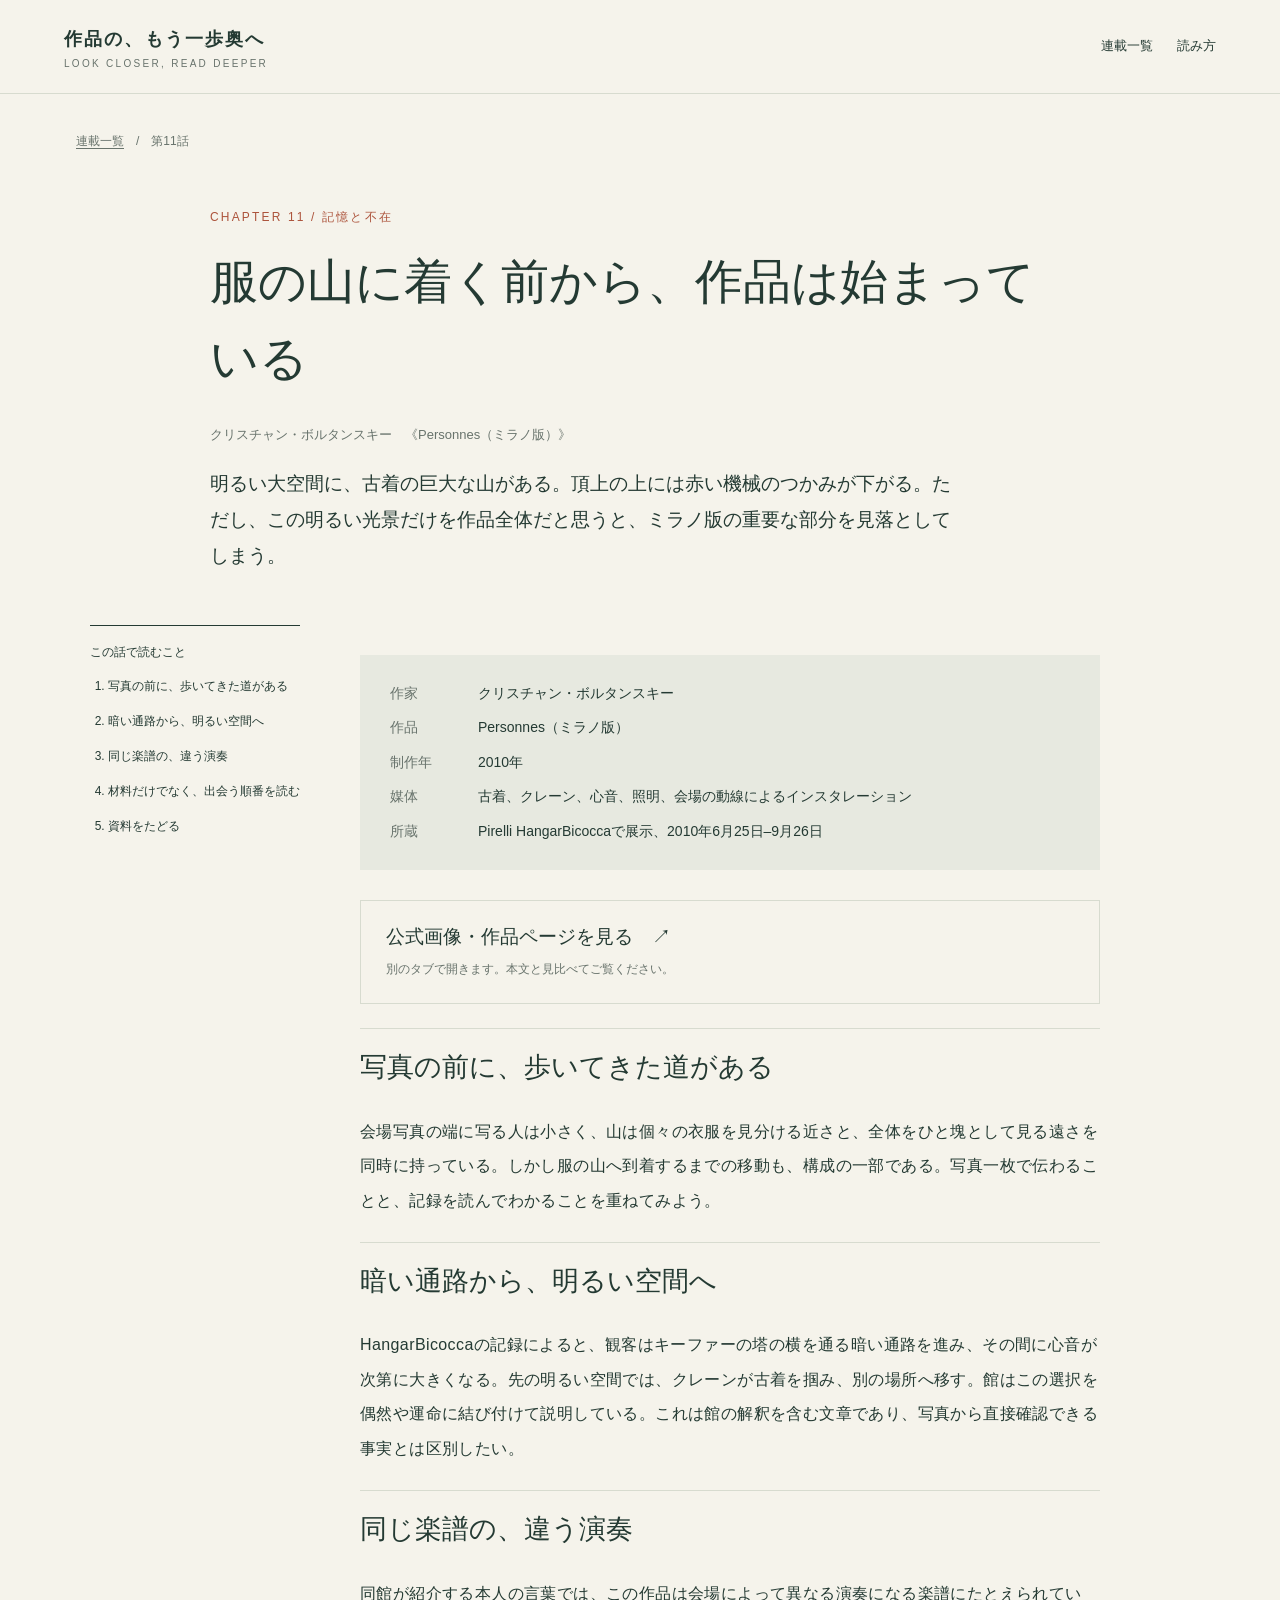
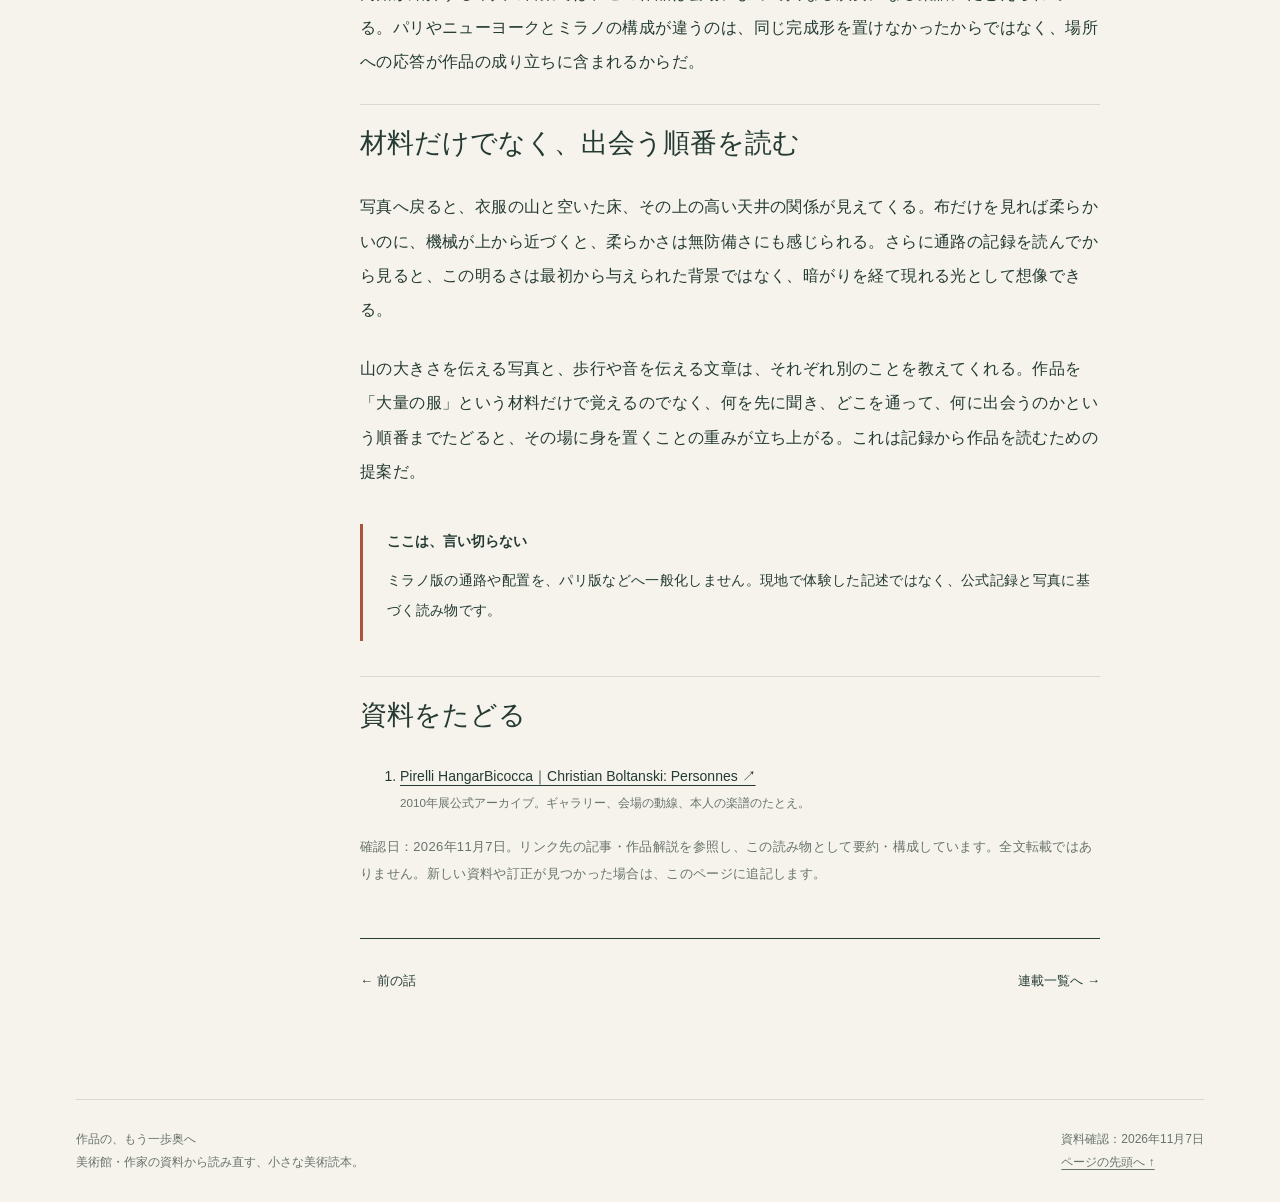
==== articles/boltanski-personnes-milan-2010.html @ de349b25 "Publish sourced art reading series with eleven essays" ====
<!doctype html><html lang="ja"><head><meta charset="utf-8"><meta name="viewport" content="width=device-width,initial-scale=1"><meta name="theme-color" content="#243a33"><meta name="description" content="手・素材・身体・記憶をめぐる美術の読み物。公式資料をたどり、作品をもう一度見るための連載。"><title>服の山に着く前から、作品は始まっている | 作品の、もう一歩奥へ</title><link rel="stylesheet" href="../style.css"><link rel="icon" href="data:image/svg+xml,%3Csvg xmlns='http://www.w3.org/2000/svg' viewBox='0 0 64 64'%3E%3Crect width='64' height='64' rx='12' fill='%23243a33'/%3E%3Cpath d='M17 14v36m15-36v36m15-36v36' stroke='%23f5f3eb' stroke-width='2'/%3E%3C/svg%3E"></head><body id="top"><header><a class="brand" href="../">作品の、もう一歩奥へ<small>LOOK CLOSER, READ DEEPER</small></a><nav aria-label="主要ナビゲーション"><a href="../#series">連載一覧</a><a href="../#about">読み方</a></nav></header><main class="wrap"><div class="breadcrumbs"><a href="../#series">連載一覧</a>　/　第11話</div><section class="article-top"><div class="eyebrow">Chapter 11 / 記憶と不在</div><h1>服の山に着く前から、作品は始まっている</h1><div class="artist">クリスチャン・ボルタンスキー　《Personnes（ミラノ版）》</div><p class="lead">明るい大空間に、古着の巨大な山がある。頂上の上には赤い機械のつかみが下がる。ただし、この明るい光景だけを作品全体だと思うと、ミラノ版の重要な部分を見落としてしまう。</p></section><div class="article-layout"><aside class="toc" aria-label="この記事の目次">この話で読むこと<ol><li><a href="#s0">写真の前に、歩いてきた道がある</a></li><li><a href="#s1">暗い通路から、明るい空間へ</a></li><li><a href="#s2">同じ楽譜の、違う演奏</a></li><li><a href="#s3">材料だけでなく、出会う順番を読む</a></li><li><a href="#sources">資料をたどる</a></li></ol></aside><article class="reading"><div class="art-facts"><dl><dt>作家</dt><dd>クリスチャン・ボルタンスキー</dd><dt>作品</dt><dd>Personnes（ミラノ版）</dd><dt>制作年</dt><dd>2010年</dd><dt>媒体</dt><dd>古着、クレーン、心音、照明、会場の動線によるインスタレーション</dd><dt>所蔵</dt><dd>Pirelli HangarBicoccaで展示、2010年6月25日–9月26日</dd></dl></div><a class="art-link" href="https://pirellihangarbicocca.org/en/exhibition/christian-boltanski-personnes/" target="_blank" rel="noopener noreferrer"><strong>公式画像・作品ページを見る　↗</strong><small>別のタブで開きます。本文と見比べてご覧ください。</small></a><section id="s0"><h2>写真の前に、歩いてきた道がある</h2><p>会場写真の端に写る人は小さく、山は個々の衣服を見分ける近さと、全体をひと塊として見る遠さを同時に持っている。しかし服の山へ到着するまでの移動も、構成の一部である。写真一枚で伝わることと、記録を読んでわかることを重ねてみよう。</p></section><section id="s1"><h2>暗い通路から、明るい空間へ</h2><p>HangarBicoccaの記録によると、観客はキーファーの塔の横を通る暗い通路を進み、その間に心音が次第に大きくなる。先の明るい空間では、クレーンが古着を掴み、別の場所へ移す。館はこの選択を偶然や運命に結び付けて説明している。これは館の解釈を含む文章であり、写真から直接確認できる事実とは区別したい。</p></section><section id="s2"><h2>同じ楽譜の、違う演奏</h2><p>同館が紹介する本人の言葉では、この作品は会場によって異なる演奏になる楽譜にたとえられている。パリやニューヨークとミラノの構成が違うのは、同じ完成形を置けなかったからではなく、場所への応答が作品の成り立ちに含まれるからだ。</p></section><section id="s3"><h2>材料だけでなく、出会う順番を読む</h2><p>写真へ戻ると、衣服の山と空いた床、その上の高い天井の関係が見えてくる。布だけを見れば柔らかいのに、機械が上から近づくと、柔らかさは無防備さにも感じられる。さらに通路の記録を読んでから見ると、この明るさは最初から与えられた背景ではなく、暗がりを経て現れる光として想像できる。</p><p>山の大きさを伝える写真と、歩行や音を伝える文章は、それぞれ別のことを教えてくれる。作品を「大量の服」という材料だけで覚えるのでなく、何を先に聞き、どこを通って、何に出会うのかという順番までたどると、その場に身を置くことの重みが立ち上がる。これは記録から作品を読むための提案だ。</p></section><aside class="caution"><h3>ここは、言い切らない</h3><p>ミラノ版の通路や配置を、パリ版などへ一般化しません。現地で体験した記述ではなく、公式記録と写真に基づく読み物です。</p></aside><section id="sources"><h2>資料をたどる</h2><ol class="sources"><li><a href="https://pirellihangarbicocca.org/en/exhibition/christian-boltanski-personnes/" target="_blank" rel="noopener noreferrer">Pirelli HangarBicocca｜Christian Boltanski: Personnes ↗</a><small>2010年展公式アーカイブ。ギャラリー、会場の動線、本人の楽譜のたとえ。</small></li></ol><p class="closing">確認日：2026年11月7日。リンク先の記事・作品解説を参照し、この読み物として要約・構成しています。全文転載ではありません。新しい資料や訂正が見つかった場合は、このページに追記します。</p></section><nav class="next-links" aria-label="前後の記事"><a href="salcedo-atrabiliarios.html">← 前の話</a><a href="../#series">連載一覧へ →</a></nav></article></div><footer class="footer"><span>作品の、もう一歩奥へ<br>美術館・作家の資料から読み直す、小さな美術読本。</span><span>資料確認：2026年11月7日<br><a href="#top" class="backtop">ページの先頭へ ↑</a></span></footer></main><script src="../app.js"></script></body></html>
---- style.css ----
:root{--paper:#f5f3eb;--ink:#243a33;--muted:#68736c;--line:#d7dbcf;--accent:#ac533b;--serif:'Hiragino Mincho ProN','Yu Mincho',serif;--sans:-apple-system,BlinkMacSystemFont,'Hiragino Kaku Gothic ProN','Yu Gothic',sans-serif}*{box-sizing:border-box}html{scroll-behavior:smooth;scroll-padding-top:100px}body{margin:0;background:var(--paper);color:var(--ink);font:16px/1.9 var(--sans)}a{color:inherit;text-underline-offset:.25em}button,input{font:inherit}a:focus-visible,button:focus-visible,input:focus-visible{outline:3px solid var(--accent);outline-offset:5px}header{border-bottom:1px solid var(--line);padding:22px max(24px,5vw);display:flex;align-items:center;justify-content:space-between;gap:24px;background:var(--paper)}.brand{text-decoration:none;font-weight:650;font-size:18px;letter-spacing:.12em}.brand small{display:block;font:10px/1.5 var(--sans);letter-spacing:.23em;color:var(--muted)}nav{display:flex;gap:24px;font-size:13px}nav a{text-decoration:none}.wrap{max-width:1200px;margin:auto;padding:0 36px}.eyebrow{font:12px/1.5 var(--sans);letter-spacing:.18em;color:var(--accent);text-transform:uppercase}.hero{padding:90px 0 75px;display:grid;grid-template-columns:1.2fr .8fr;gap:60px;align-items:center}.hero h1{font:500 clamp(35px,4.3vw,60px)/1.6 var(--serif);letter-spacing:.04em;margin:20px 0 24px}.hero p{max-width:540px;font-size:15px}.hero-art{min-height:350px;position:relative;display:flex;align-items:center;justify-content:center;border-radius:50% 50% 2px 2px;background:#dfe2d6;overflow:hidden}.hero-art img{width:100%;height:400px;object-fit:cover;object-position:center}.hero-art .type-art{font:500 110px/1.2 var(--serif);color:#687c69;writing-mode:vertical-rl;letter-spacing:.12em;padding:50px}.hero-art figcaption{position:absolute;bottom:0;left:0;right:0;background:#f5f3ebeb;padding:8px 15px;font-size:10px}.hero figure{margin:0}.button{display:inline-block;text-decoration:none;border-bottom:1px solid var(--ink);padding:10px 0;letter-spacing:.06em;font-size:14px;margin-top:15px}.section-title{display:flex;align-items:baseline;justify-content:space-between;gap:20px;border-bottom:1px solid var(--ink);padding-bottom:17px;margin:24px 0 0}.section-title h2{font:500 27px/1.5 var(--serif);margin:0}.section-title span{font-size:12px;color:var(--muted)}.intro-note{font-size:14px;max-width:850px;margin:24px 0}.tools{display:flex;flex-wrap:wrap;gap:10px;margin:28px 0}.tools input{border:1px solid var(--line);background:transparent;padding:10px 16px;min-width:260px;flex:1;border-radius:3px;color:var(--ink)}.filter{border:1px solid var(--line);background:transparent;color:var(--ink);padding:9px 17px;border-radius:30px;cursor:pointer}.filter[aria-pressed=true]{background:var(--ink);color:var(--paper)}.entries{display:grid;grid-template-columns:1fr 1fr;column-gap:45px}.entry{display:grid;grid-template-columns:40px 1fr;gap:20px;padding:35px 0;border-bottom:1px solid var(--line)}.entry[hidden]{display:none}.num{font:italic 23px/1.5 Georgia,serif;color:var(--accent)}.entry h3{font:500 23px/1.6 var(--serif);margin:5px 0 12px}.entry h3 a{text-decoration:none}.entry h3 a:hover{text-decoration:underline}.entry .artist{font-size:12px;color:var(--muted);letter-spacing:.04em}.entry p{font-size:14px;margin:12px 0}.entry .meta{font-size:11px;color:var(--muted)}.guide{margin:80px 0;background:#e6e9de;padding:35px 40px;display:grid;grid-template-columns:1fr 2fr;gap:40px}.guide h2{font:500 25px/1.7 var(--serif);margin:0}.guide p{font-size:14px;margin:0 0 10px}.guide strong{font-weight:600}.footer{margin-top:75px;padding:28px 0;border-top:1px solid var(--line);font-size:12px;color:var(--muted);display:flex;justify-content:space-between;gap:20px}.breadcrumbs{font-size:12px;color:var(--muted);margin-top:36px}.article-top{max-width:860px;margin:55px auto 40px}.article-top h1{font:500 clamp(32px,4vw,48px)/1.6 var(--serif);margin:18px 0 25px}.article-top .lead{font:400 19px/1.9 var(--serif);max-width:750px}.article-top .artist{font-size:13px;color:var(--muted)}.article-layout{display:grid;grid-template-columns:210px minmax(0,740px);gap:60px;max-width:1100px;margin:50px auto}.toc{align-self:start;position:sticky;top:30px;font-size:12px;border-top:1px solid var(--ink);padding-top:15px}.toc ol{padding-left:18px}.toc li{margin:12px 0}.toc a{text-decoration:none}.reading h2{font:500 27px/1.65 var(--serif);margin:52px 0 25px;padding-top:16px;border-top:1px solid var(--line)}.reading p{font-size:16px;line-height:2.15;letter-spacing:.025em;margin:0 0 24px}.reading h2:first-child{margin-top:0}.art-facts{background:#e7e9e0;padding:25px 30px;margin:30px 0;font-size:14px}.art-facts dl{display:grid;grid-template-columns:5em 1fr;gap:8px 18px;margin:0}.art-facts dt{color:var(--muted)}.art-facts dd{margin:0}.art-link{display:block;border:1px solid var(--line);padding:20px 25px;text-decoration:none;margin:24px 0}.art-link strong{display:block;font:500 19px/1.7 var(--serif)}.art-link small{font-size:12px;color:var(--muted)}.caution{border-left:3px solid var(--accent);padding:4px 0 4px 24px;margin:35px 0}.caution h3{font-size:14px;margin:0 0 10px}.caution p{font-size:14px;margin:0 0 12px}.sources{font-size:14px}.sources li{margin:18px 0;overflow-wrap:anywhere}.sources small{display:block;color:var(--muted);margin-top:3px}.closing{font-size:13px!important;color:var(--muted)}.next-links{display:flex;justify-content:space-between;gap:25px;border-top:1px solid var(--ink);padding:30px 0;margin-top:50px;font-size:13px}.work-image{margin:32px 0}.work-image img{display:block;width:100%;max-height:650px;object-fit:contain;background:#e8e5db}.work-image figcaption{font-size:11px;color:var(--muted);margin-top:10px}.empty{padding:30px 0}.backtop{font-size:12px} @media(max-width:780px){header{padding:18px 22px}.brand{font-size:16px}nav{gap:15px;font-size:12px}.wrap{padding:0 23px}.hero{padding:45px 0 40px;grid-template-columns:1fr;gap:24px}.hero h1{font-size:35px;margin-top:12px}.hero-art{min-height:230px;max-height:280px;border-radius:120px 120px 2px 2px}.hero-art img{height:280px;object-fit:contain}.hero-art .type-art{writing-mode:horizontal-tb;font-size:70px;padding:45px}.entries{grid-template-columns:1fr}.entry{padding:28px 0;grid-template-columns:30px 1fr;gap:13px}.entry h3{font-size:23px}.guide{grid-template-columns:1fr;gap:20px;padding:28px 25px;margin:50px 0}.section-title h2{font-size:23px}.section-title span{font-size:10px}.article-top{margin:35px 0}.article-top h1{font-size:32px}.article-top .lead{font-size:18px}.article-layout{display:block;margin-top:25px}.toc{position:static;padding:15px 18px;background:#e7e9e0;margin-bottom:35px}.toc ol{columns:2;column-gap:30px}.toc li{break-inside:avoid}.reading p{line-height:2.1;font-size:16px}.reading h2{font-size:24px}.art-facts{padding:22px 20px}.footer{display:block;margin-top:45px}.footer span{display:block}.tools input{min-width:100%;width:100%}.filter{font-size:12px;padding:7px 13px}.next-links{font-size:12px}.caution{padding-left:18px}}@media(prefers-reduced-motion:reduce){html{scroll-behavior:auto}}@media print{header,.toc,.tools,.next-links,.backtop{display:none}.article-layout{display:block}.wrap{max-width:none}.reading p{font-size:11pt}.footer{margin-top:20px}body{background:white;color:black}}
/* The artwork is shown whole rather than cropped to a decorative arch. */
.hero-art:has(img){border-radius:2px;background:transparent;min-height:0;overflow:visible}.hero-art:has(img) img{height:470px;object-fit:contain;object-position:center}.hero-art:has(img) figcaption{position:static;background:transparent;padding:10px 0;text-align:center}.hero-art:has(img){display:block}.hero-art:has(img) img{box-shadow:0 12px 40px #243a3310}@media(max-width:780px){.hero-art:has(img){max-height:none}.hero-art:has(img) img{height:340px}}
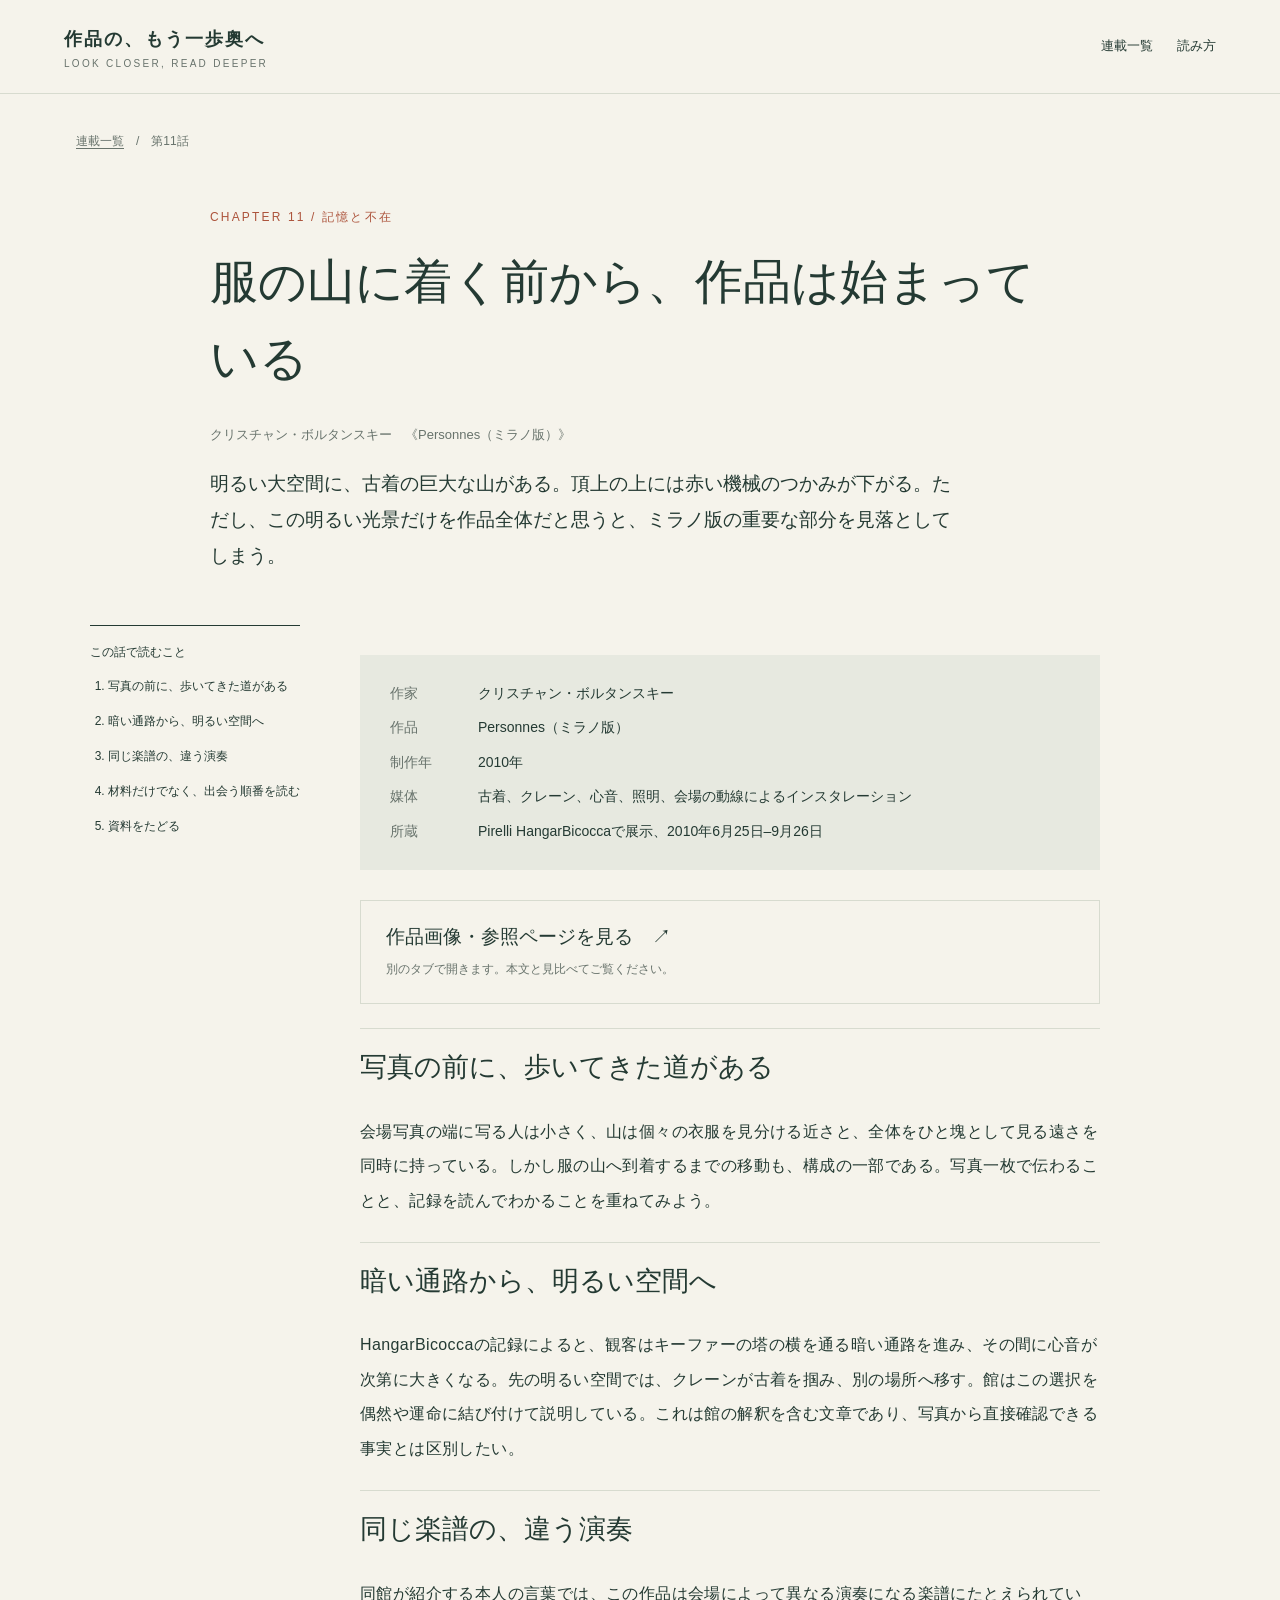
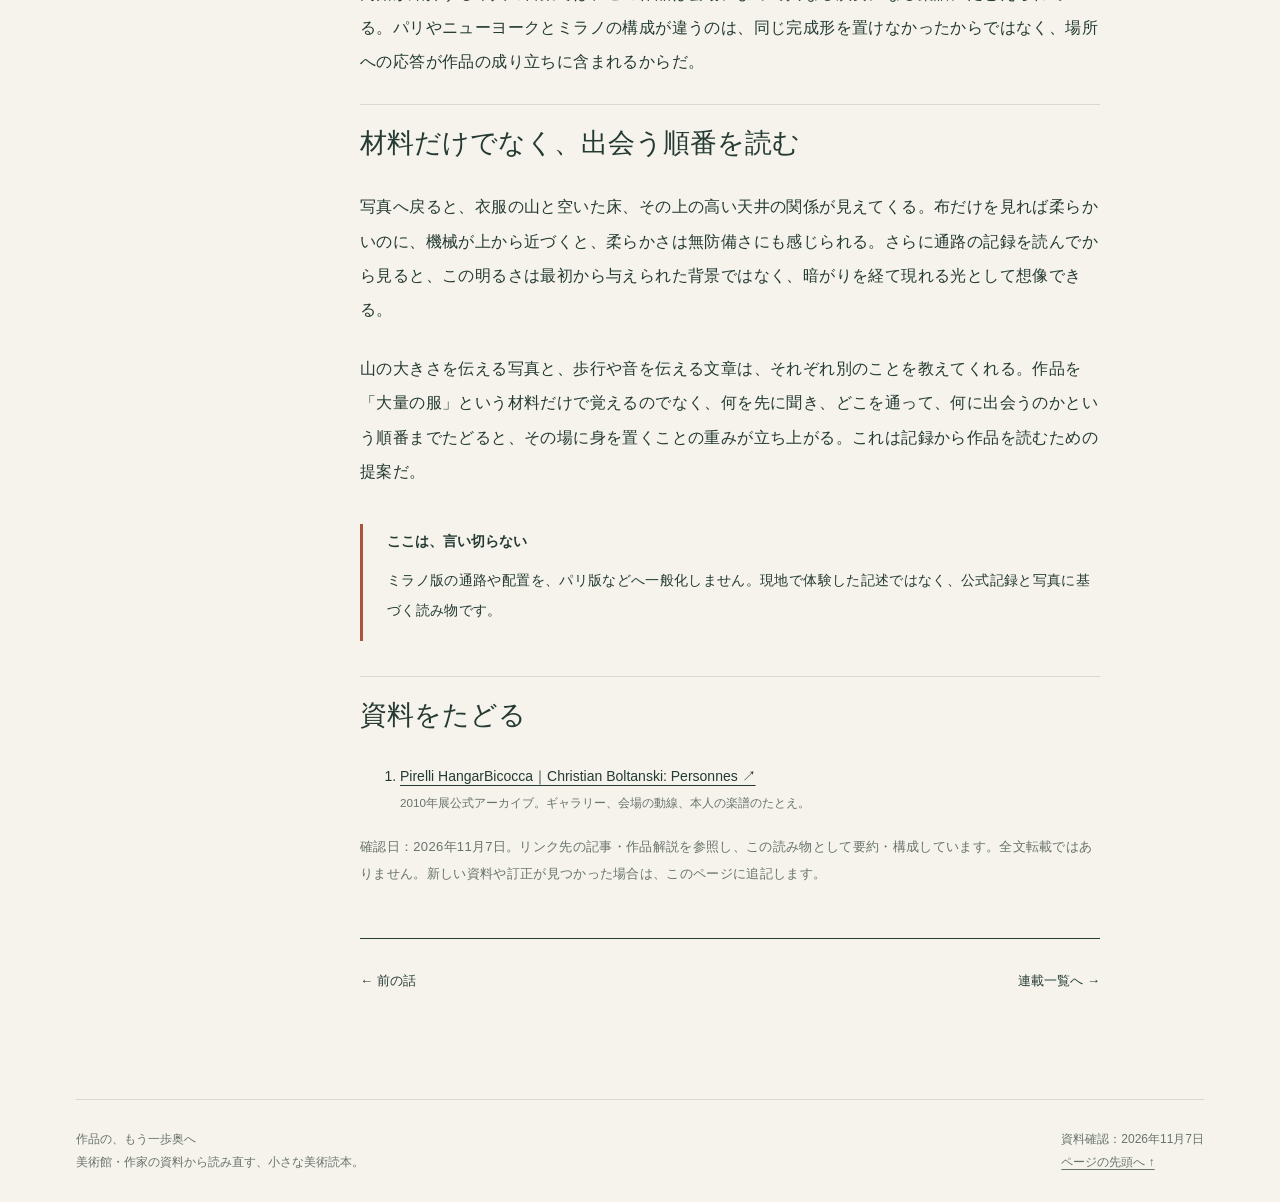
==== commit 7c25c6d7: "Clarify source links and align introduction with essays" ====
--- a/articles/boltanski-personnes-milan-2010.html
+++ b/articles/boltanski-personnes-milan-2010.html
@@ -1 +1 @@
-<!doctype html><html lang="ja"><head><meta charset="utf-8"><meta name="viewport" content="width=device-width,initial-scale=1"><meta name="theme-color" content="#243a33"><meta name="description" content="手・素材・身体・記憶をめぐる美術の読み物。公式資料をたどり、作品をもう一度見るための連載。"><title>服の山に着く前から、作品は始まっている | 作品の、もう一歩奥へ</title><link rel="stylesheet" href="../style.css"><link rel="icon" href="data:image/svg+xml,%3Csvg xmlns='http://www.w3.org/2000/svg' viewBox='0 0 64 64'%3E%3Crect width='64' height='64' rx='12' fill='%23243a33'/%3E%3Cpath d='M17 14v36m15-36v36m15-36v36' stroke='%23f5f3eb' stroke-width='2'/%3E%3C/svg%3E"></head><body id="top"><header><a class="brand" href="../">作品の、もう一歩奥へ<small>LOOK CLOSER, READ DEEPER</small></a><nav aria-label="主要ナビゲーション"><a href="../#series">連載一覧</a><a href="../#about">読み方</a></nav></header><main class="wrap"><div class="breadcrumbs"><a href="../#series">連載一覧</a>　/　第11話</div><section class="article-top"><div class="eyebrow">Chapter 11 / 記憶と不在</div><h1>服の山に着く前から、作品は始まっている</h1><div class="artist">クリスチャン・ボルタンスキー　《Personnes（ミラノ版）》</div><p class="lead">明るい大空間に、古着の巨大な山がある。頂上の上には赤い機械のつかみが下がる。ただし、この明るい光景だけを作品全体だと思うと、ミラノ版の重要な部分を見落としてしまう。</p></section><div class="article-layout"><aside class="toc" aria-label="この記事の目次">この話で読むこと<ol><li><a href="#s0">写真の前に、歩いてきた道がある</a></li><li><a href="#s1">暗い通路から、明るい空間へ</a></li><li><a href="#s2">同じ楽譜の、違う演奏</a></li><li><a href="#s3">材料だけでなく、出会う順番を読む</a></li><li><a href="#sources">資料をたどる</a></li></ol></aside><article class="reading"><div class="art-facts"><dl><dt>作家</dt><dd>クリスチャン・ボルタンスキー</dd><dt>作品</dt><dd>Personnes（ミラノ版）</dd><dt>制作年</dt><dd>2010年</dd><dt>媒体</dt><dd>古着、クレーン、心音、照明、会場の動線によるインスタレーション</dd><dt>所蔵</dt><dd>Pirelli HangarBicoccaで展示、2010年6月25日–9月26日</dd></dl></div><a class="art-link" href="https://pirellihangarbicocca.org/en/exhibition/christian-boltanski-personnes/" target="_blank" rel="noopener noreferrer"><strong>公式画像・作品ページを見る　↗</strong><small>別のタブで開きます。本文と見比べてご覧ください。</small></a><section id="s0"><h2>写真の前に、歩いてきた道がある</h2><p>会場写真の端に写る人は小さく、山は個々の衣服を見分ける近さと、全体をひと塊として見る遠さを同時に持っている。しかし服の山へ到着するまでの移動も、構成の一部である。写真一枚で伝わることと、記録を読んでわかることを重ねてみよう。</p></section><section id="s1"><h2>暗い通路から、明るい空間へ</h2><p>HangarBicoccaの記録によると、観客はキーファーの塔の横を通る暗い通路を進み、その間に心音が次第に大きくなる。先の明るい空間では、クレーンが古着を掴み、別の場所へ移す。館はこの選択を偶然や運命に結び付けて説明している。これは館の解釈を含む文章であり、写真から直接確認できる事実とは区別したい。</p></section><section id="s2"><h2>同じ楽譜の、違う演奏</h2><p>同館が紹介する本人の言葉では、この作品は会場によって異なる演奏になる楽譜にたとえられている。パリやニューヨークとミラノの構成が違うのは、同じ完成形を置けなかったからではなく、場所への応答が作品の成り立ちに含まれるからだ。</p></section><section id="s3"><h2>材料だけでなく、出会う順番を読む</h2><p>写真へ戻ると、衣服の山と空いた床、その上の高い天井の関係が見えてくる。布だけを見れば柔らかいのに、機械が上から近づくと、柔らかさは無防備さにも感じられる。さらに通路の記録を読んでから見ると、この明るさは最初から与えられた背景ではなく、暗がりを経て現れる光として想像できる。</p><p>山の大きさを伝える写真と、歩行や音を伝える文章は、それぞれ別のことを教えてくれる。作品を「大量の服」という材料だけで覚えるのでなく、何を先に聞き、どこを通って、何に出会うのかという順番までたどると、その場に身を置くことの重みが立ち上がる。これは記録から作品を読むための提案だ。</p></section><aside class="caution"><h3>ここは、言い切らない</h3><p>ミラノ版の通路や配置を、パリ版などへ一般化しません。現地で体験した記述ではなく、公式記録と写真に基づく読み物です。</p></aside><section id="sources"><h2>資料をたどる</h2><ol class="sources"><li><a href="https://pirellihangarbicocca.org/en/exhibition/christian-boltanski-personnes/" target="_blank" rel="noopener noreferrer">Pirelli HangarBicocca｜Christian Boltanski: Personnes ↗</a><small>2010年展公式アーカイブ。ギャラリー、会場の動線、本人の楽譜のたとえ。</small></li></ol><p class="closing">確認日：2026年11月7日。リンク先の記事・作品解説を参照し、この読み物として要約・構成しています。全文転載ではありません。新しい資料や訂正が見つかった場合は、このページに追記します。</p></section><nav class="next-links" aria-label="前後の記事"><a href="salcedo-atrabiliarios.html">← 前の話</a><a href="../#series">連載一覧へ →</a></nav></article></div><footer class="footer"><span>作品の、もう一歩奥へ<br>美術館・作家の資料から読み直す、小さな美術読本。</span><span>資料確認：2026年11月7日<br><a href="#top" class="backtop">ページの先頭へ ↑</a></span></footer></main><script src="../app.js"></script></body></html>+<!doctype html><html lang="ja"><head><meta charset="utf-8"><meta name="viewport" content="width=device-width,initial-scale=1"><meta name="theme-color" content="#243a33"><meta name="description" content="手・素材・身体・記憶をめぐる美術の読み物。公式資料をたどり、作品をもう一度見るための連載。"><title>服の山に着く前から、作品は始まっている | 作品の、もう一歩奥へ</title><link rel="stylesheet" href="../style.css"><link rel="icon" href="data:image/svg+xml,%3Csvg xmlns='http://www.w3.org/2000/svg' viewBox='0 0 64 64'%3E%3Crect width='64' height='64' rx='12' fill='%23243a33'/%3E%3Cpath d='M17 14v36m15-36v36m15-36v36' stroke='%23f5f3eb' stroke-width='2'/%3E%3C/svg%3E"></head><body id="top"><header><a class="brand" href="../">作品の、もう一歩奥へ<small>LOOK CLOSER, READ DEEPER</small></a><nav aria-label="主要ナビゲーション"><a href="../#series">連載一覧</a><a href="../#about">読み方</a></nav></header><main class="wrap"><div class="breadcrumbs"><a href="../#series">連載一覧</a>　/　第11話</div><section class="article-top"><div class="eyebrow">Chapter 11 / 記憶と不在</div><h1>服の山に着く前から、作品は始まっている</h1><div class="artist">クリスチャン・ボルタンスキー　《Personnes（ミラノ版）》</div><p class="lead">明るい大空間に、古着の巨大な山がある。頂上の上には赤い機械のつかみが下がる。ただし、この明るい光景だけを作品全体だと思うと、ミラノ版の重要な部分を見落としてしまう。</p></section><div class="article-layout"><aside class="toc" aria-label="この記事の目次">この話で読むこと<ol><li><a href="#s0">写真の前に、歩いてきた道がある</a></li><li><a href="#s1">暗い通路から、明るい空間へ</a></li><li><a href="#s2">同じ楽譜の、違う演奏</a></li><li><a href="#s3">材料だけでなく、出会う順番を読む</a></li><li><a href="#sources">資料をたどる</a></li></ol></aside><article class="reading"><div class="art-facts"><dl><dt>作家</dt><dd>クリスチャン・ボルタンスキー</dd><dt>作品</dt><dd>Personnes（ミラノ版）</dd><dt>制作年</dt><dd>2010年</dd><dt>媒体</dt><dd>古着、クレーン、心音、照明、会場の動線によるインスタレーション</dd><dt>所蔵</dt><dd>Pirelli HangarBicoccaで展示、2010年6月25日–9月26日</dd></dl></div><a class="art-link" href="https://pirellihangarbicocca.org/en/exhibition/christian-boltanski-personnes/" target="_blank" rel="noopener noreferrer"><strong>作品画像・参照ページを見る　↗</strong><small>別のタブで開きます。本文と見比べてご覧ください。</small></a><section id="s0"><h2>写真の前に、歩いてきた道がある</h2><p>会場写真の端に写る人は小さく、山は個々の衣服を見分ける近さと、全体をひと塊として見る遠さを同時に持っている。しかし服の山へ到着するまでの移動も、構成の一部である。写真一枚で伝わることと、記録を読んでわかることを重ねてみよう。</p></section><section id="s1"><h2>暗い通路から、明るい空間へ</h2><p>HangarBicoccaの記録によると、観客はキーファーの塔の横を通る暗い通路を進み、その間に心音が次第に大きくなる。先の明るい空間では、クレーンが古着を掴み、別の場所へ移す。館はこの選択を偶然や運命に結び付けて説明している。これは館の解釈を含む文章であり、写真から直接確認できる事実とは区別したい。</p></section><section id="s2"><h2>同じ楽譜の、違う演奏</h2><p>同館が紹介する本人の言葉では、この作品は会場によって異なる演奏になる楽譜にたとえられている。パリやニューヨークとミラノの構成が違うのは、同じ完成形を置けなかったからではなく、場所への応答が作品の成り立ちに含まれるからだ。</p></section><section id="s3"><h2>材料だけでなく、出会う順番を読む</h2><p>写真へ戻ると、衣服の山と空いた床、その上の高い天井の関係が見えてくる。布だけを見れば柔らかいのに、機械が上から近づくと、柔らかさは無防備さにも感じられる。さらに通路の記録を読んでから見ると、この明るさは最初から与えられた背景ではなく、暗がりを経て現れる光として想像できる。</p><p>山の大きさを伝える写真と、歩行や音を伝える文章は、それぞれ別のことを教えてくれる。作品を「大量の服」という材料だけで覚えるのでなく、何を先に聞き、どこを通って、何に出会うのかという順番までたどると、その場に身を置くことの重みが立ち上がる。これは記録から作品を読むための提案だ。</p></section><aside class="caution"><h3>ここは、言い切らない</h3><p>ミラノ版の通路や配置を、パリ版などへ一般化しません。現地で体験した記述ではなく、公式記録と写真に基づく読み物です。</p></aside><section id="sources"><h2>資料をたどる</h2><ol class="sources"><li><a href="https://pirellihangarbicocca.org/en/exhibition/christian-boltanski-personnes/" target="_blank" rel="noopener noreferrer">Pirelli HangarBicocca｜Christian Boltanski: Personnes ↗</a><small>2010年展公式アーカイブ。ギャラリー、会場の動線、本人の楽譜のたとえ。</small></li></ol><p class="closing">確認日：2026年11月7日。リンク先の記事・作品解説を参照し、この読み物として要約・構成しています。全文転載ではありません。新しい資料や訂正が見つかった場合は、このページに追記します。</p></section><nav class="next-links" aria-label="前後の記事"><a href="salcedo-atrabiliarios.html">← 前の話</a><a href="../#series">連載一覧へ →</a></nav></article></div><footer class="footer"><span>作品の、もう一歩奥へ<br>美術館・作家の資料から読み直す、小さな美術読本。</span><span>資料確認：2026年11月7日<br><a href="#top" class="backtop">ページの先頭へ ↑</a></span></footer></main><script src="../app.js"></script></body></html>
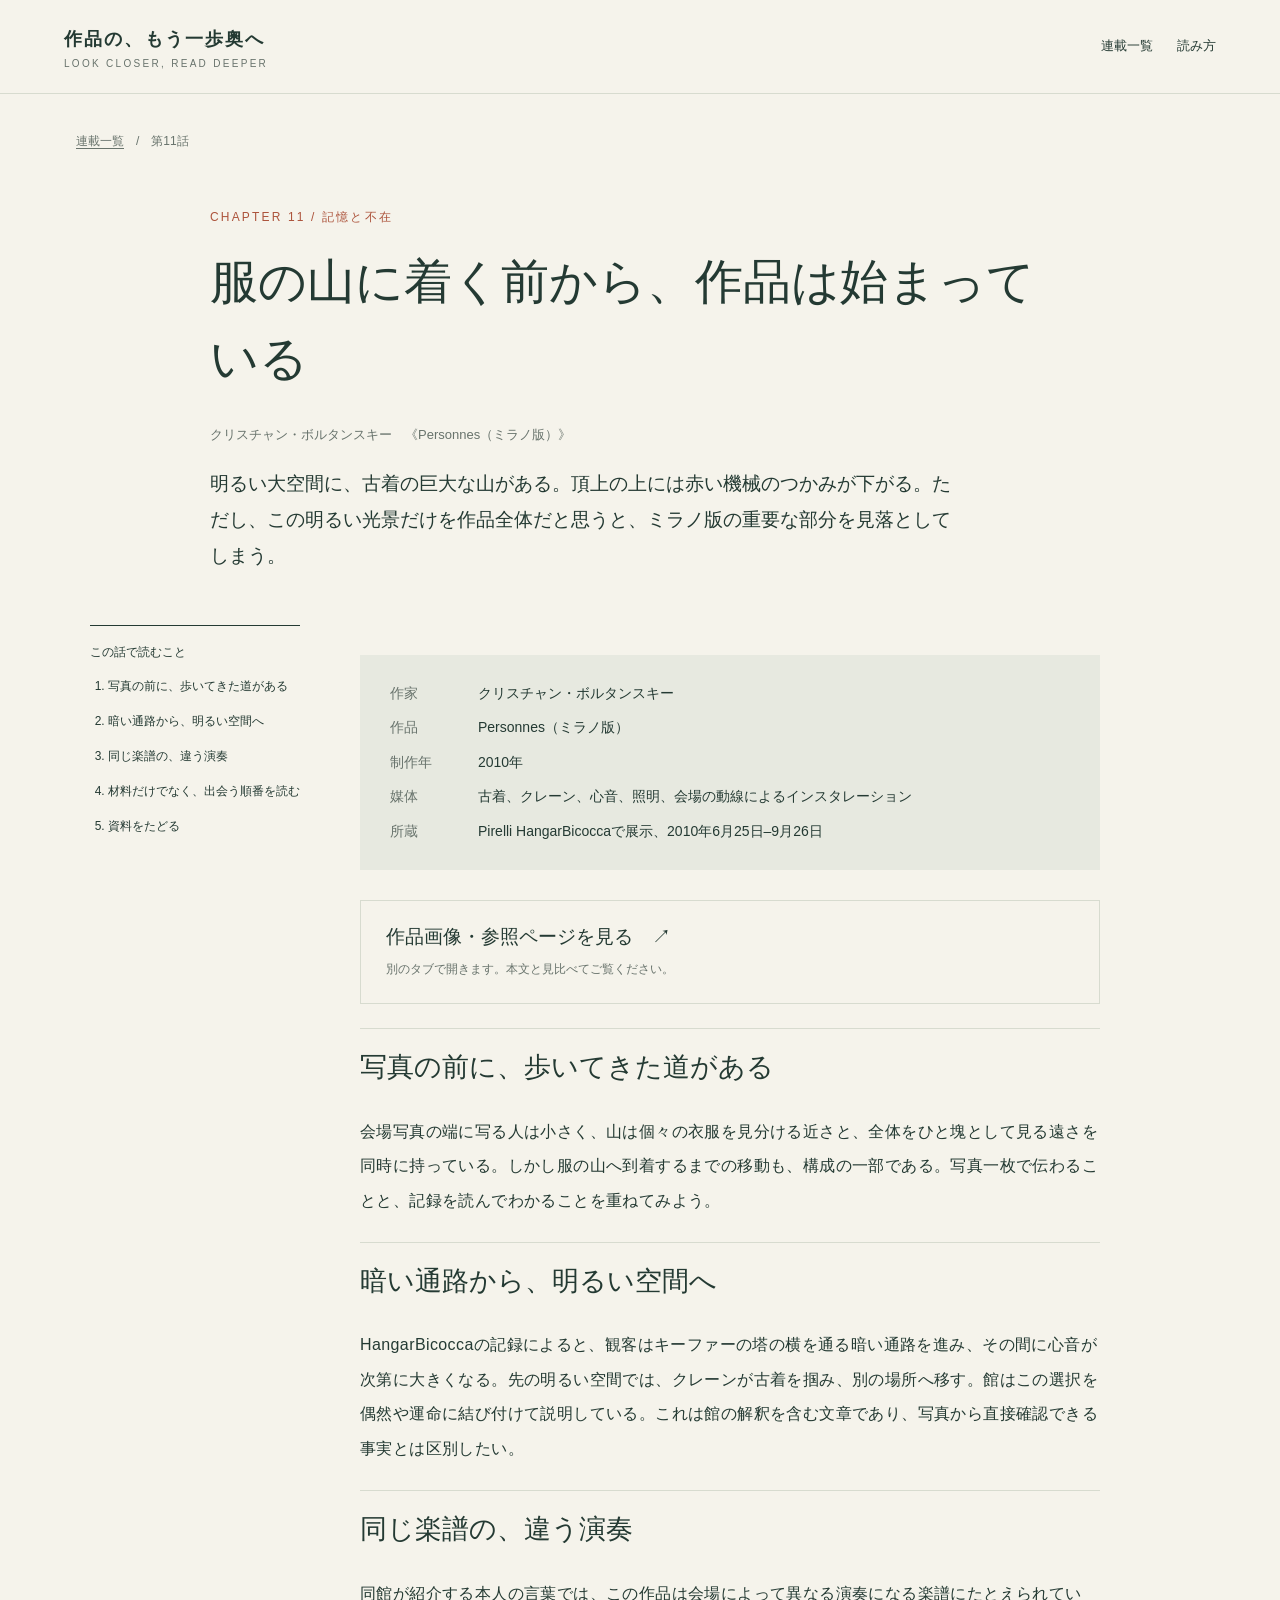
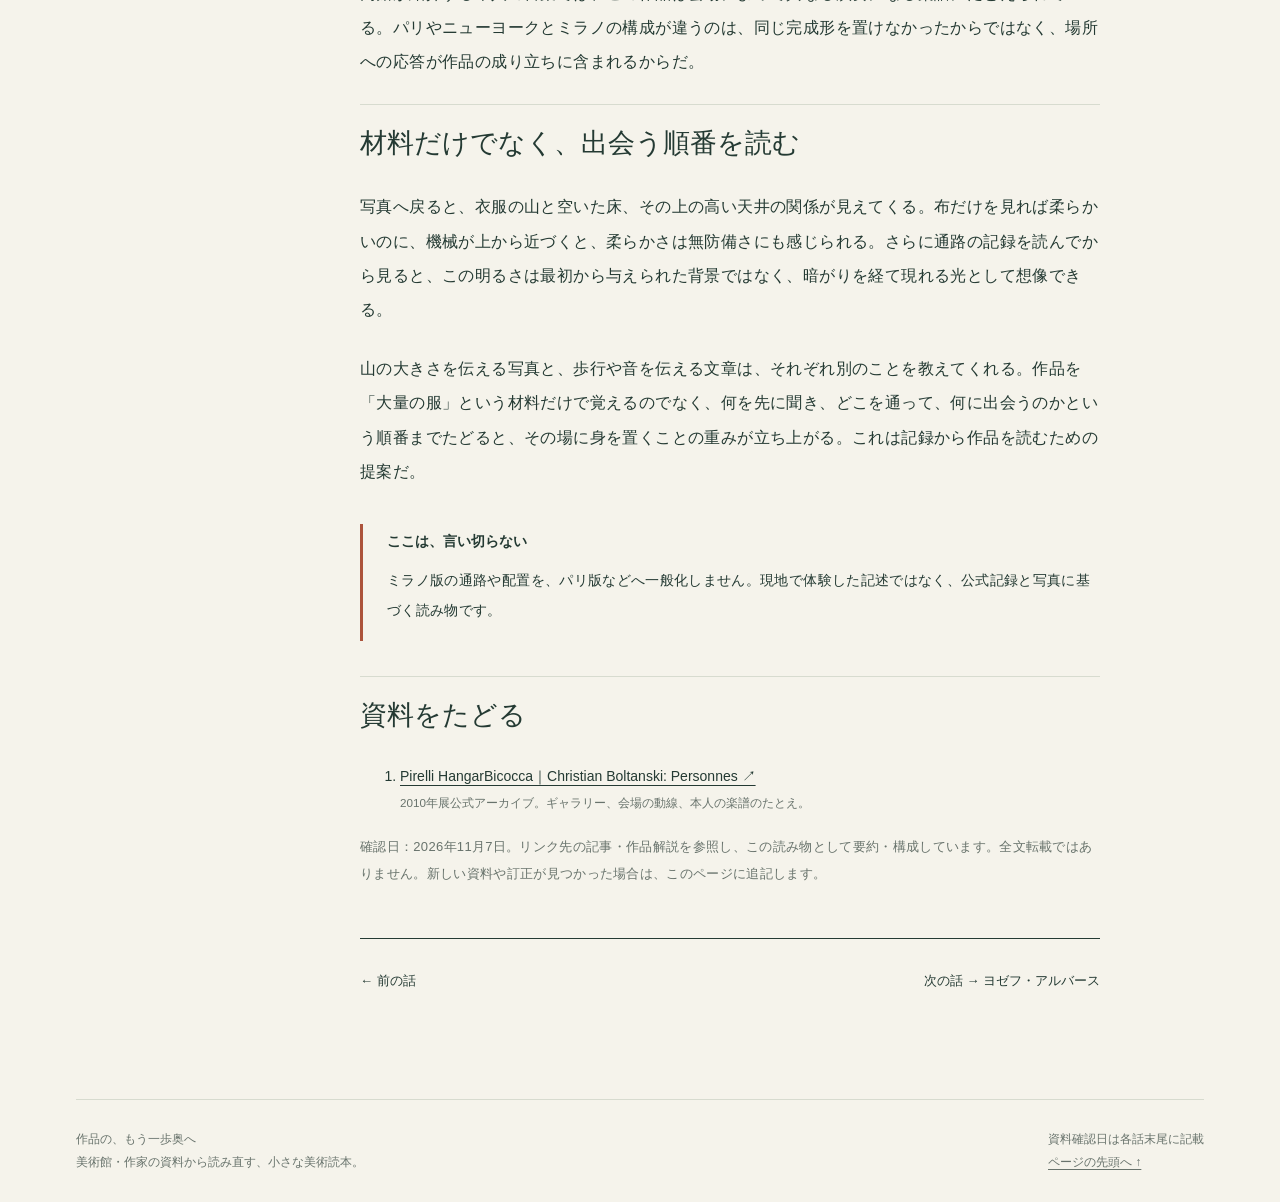
==== commit 04cf56e4: "Add Albers reading on color relationships with primary sources" ====
--- a/articles/boltanski-personnes-milan-2010.html
+++ b/articles/boltanski-personnes-milan-2010.html
@@ -1 +1 @@
-<!doctype html><html lang="ja"><head><meta charset="utf-8"><meta name="viewport" content="width=device-width,initial-scale=1"><meta name="theme-color" content="#243a33"><meta name="description" content="手・素材・身体・記憶をめぐる美術の読み物。公式資料をたどり、作品をもう一度見るための連載。"><title>服の山に着く前から、作品は始まっている | 作品の、もう一歩奥へ</title><link rel="stylesheet" href="../style.css"><link rel="icon" href="data:image/svg+xml,%3Csvg xmlns='http://www.w3.org/2000/svg' viewBox='0 0 64 64'%3E%3Crect width='64' height='64' rx='12' fill='%23243a33'/%3E%3Cpath d='M17 14v36m15-36v36m15-36v36' stroke='%23f5f3eb' stroke-width='2'/%3E%3C/svg%3E"></head><body id="top"><header><a class="brand" href="../">作品の、もう一歩奥へ<small>LOOK CLOSER, READ DEEPER</small></a><nav aria-label="主要ナビゲーション"><a href="../#series">連載一覧</a><a href="../#about">読み方</a></nav></header><main class="wrap"><div class="breadcrumbs"><a href="../#series">連載一覧</a>　/　第11話</div><section class="article-top"><div class="eyebrow">Chapter 11 / 記憶と不在</div><h1>服の山に着く前から、作品は始まっている</h1><div class="artist">クリスチャン・ボルタンスキー　《Personnes（ミラノ版）》</div><p class="lead">明るい大空間に、古着の巨大な山がある。頂上の上には赤い機械のつかみが下がる。ただし、この明るい光景だけを作品全体だと思うと、ミラノ版の重要な部分を見落としてしまう。</p></section><div class="article-layout"><aside class="toc" aria-label="この記事の目次">この話で読むこと<ol><li><a href="#s0">写真の前に、歩いてきた道がある</a></li><li><a href="#s1">暗い通路から、明るい空間へ</a></li><li><a href="#s2">同じ楽譜の、違う演奏</a></li><li><a href="#s3">材料だけでなく、出会う順番を読む</a></li><li><a href="#sources">資料をたどる</a></li></ol></aside><article class="reading"><div class="art-facts"><dl><dt>作家</dt><dd>クリスチャン・ボルタンスキー</dd><dt>作品</dt><dd>Personnes（ミラノ版）</dd><dt>制作年</dt><dd>2010年</dd><dt>媒体</dt><dd>古着、クレーン、心音、照明、会場の動線によるインスタレーション</dd><dt>所蔵</dt><dd>Pirelli HangarBicoccaで展示、2010年6月25日–9月26日</dd></dl></div><a class="art-link" href="https://pirellihangarbicocca.org/en/exhibition/christian-boltanski-personnes/" target="_blank" rel="noopener noreferrer"><strong>作品画像・参照ページを見る　↗</strong><small>別のタブで開きます。本文と見比べてご覧ください。</small></a><section id="s0"><h2>写真の前に、歩いてきた道がある</h2><p>会場写真の端に写る人は小さく、山は個々の衣服を見分ける近さと、全体をひと塊として見る遠さを同時に持っている。しかし服の山へ到着するまでの移動も、構成の一部である。写真一枚で伝わることと、記録を読んでわかることを重ねてみよう。</p></section><section id="s1"><h2>暗い通路から、明るい空間へ</h2><p>HangarBicoccaの記録によると、観客はキーファーの塔の横を通る暗い通路を進み、その間に心音が次第に大きくなる。先の明るい空間では、クレーンが古着を掴み、別の場所へ移す。館はこの選択を偶然や運命に結び付けて説明している。これは館の解釈を含む文章であり、写真から直接確認できる事実とは区別したい。</p></section><section id="s2"><h2>同じ楽譜の、違う演奏</h2><p>同館が紹介する本人の言葉では、この作品は会場によって異なる演奏になる楽譜にたとえられている。パリやニューヨークとミラノの構成が違うのは、同じ完成形を置けなかったからではなく、場所への応答が作品の成り立ちに含まれるからだ。</p></section><section id="s3"><h2>材料だけでなく、出会う順番を読む</h2><p>写真へ戻ると、衣服の山と空いた床、その上の高い天井の関係が見えてくる。布だけを見れば柔らかいのに、機械が上から近づくと、柔らかさは無防備さにも感じられる。さらに通路の記録を読んでから見ると、この明るさは最初から与えられた背景ではなく、暗がりを経て現れる光として想像できる。</p><p>山の大きさを伝える写真と、歩行や音を伝える文章は、それぞれ別のことを教えてくれる。作品を「大量の服」という材料だけで覚えるのでなく、何を先に聞き、どこを通って、何に出会うのかという順番までたどると、その場に身を置くことの重みが立ち上がる。これは記録から作品を読むための提案だ。</p></section><aside class="caution"><h3>ここは、言い切らない</h3><p>ミラノ版の通路や配置を、パリ版などへ一般化しません。現地で体験した記述ではなく、公式記録と写真に基づく読み物です。</p></aside><section id="sources"><h2>資料をたどる</h2><ol class="sources"><li><a href="https://pirellihangarbicocca.org/en/exhibition/christian-boltanski-personnes/" target="_blank" rel="noopener noreferrer">Pirelli HangarBicocca｜Christian Boltanski: Personnes ↗</a><small>2010年展公式アーカイブ。ギャラリー、会場の動線、本人の楽譜のたとえ。</small></li></ol><p class="closing">確認日：2026年11月7日。リンク先の記事・作品解説を参照し、この読み物として要約・構成しています。全文転載ではありません。新しい資料や訂正が見つかった場合は、このページに追記します。</p></section><nav class="next-links" aria-label="前後の記事"><a href="salcedo-atrabiliarios.html">← 前の話</a><a href="../#series">連載一覧へ →</a></nav></article></div><footer class="footer"><span>作品の、もう一歩奥へ<br>美術館・作家の資料から読み直す、小さな美術読本。</span><span>資料確認：2026年11月7日<br><a href="#top" class="backtop">ページの先頭へ ↑</a></span></footer></main><script src="../app.js"></script></body></html>+<!doctype html><html lang="ja"><head><meta charset="utf-8"><meta name="viewport" content="width=device-width,initial-scale=1"><meta name="theme-color" content="#243a33"><meta name="description" content="手・素材・身体・記憶をめぐる美術の読み物。公式資料をたどり、作品をもう一度見るための連載。"><title>服の山に着く前から、作品は始まっている | 作品の、もう一歩奥へ</title><link rel="stylesheet" href="../style.css"><link rel="icon" href="data:image/svg+xml,%3Csvg xmlns='http://www.w3.org/2000/svg' viewBox='0 0 64 64'%3E%3Crect width='64' height='64' rx='12' fill='%23243a33'/%3E%3Cpath d='M17 14v36m15-36v36m15-36v36' stroke='%23f5f3eb' stroke-width='2'/%3E%3C/svg%3E"></head><body id="top"><header><a class="brand" href="../">作品の、もう一歩奥へ<small>LOOK CLOSER, READ DEEPER</small></a><nav aria-label="主要ナビゲーション"><a href="../#series">連載一覧</a><a href="../#about">読み方</a></nav></header><main class="wrap"><div class="breadcrumbs"><a href="../#series">連載一覧</a>　/　第11話</div><section class="article-top"><div class="eyebrow">Chapter 11 / 記憶と不在</div><h1>服の山に着く前から、作品は始まっている</h1><div class="artist">クリスチャン・ボルタンスキー　《Personnes（ミラノ版）》</div><p class="lead">明るい大空間に、古着の巨大な山がある。頂上の上には赤い機械のつかみが下がる。ただし、この明るい光景だけを作品全体だと思うと、ミラノ版の重要な部分を見落としてしまう。</p></section><div class="article-layout"><aside class="toc" aria-label="この記事の目次">この話で読むこと<ol><li><a href="#s0">写真の前に、歩いてきた道がある</a></li><li><a href="#s1">暗い通路から、明るい空間へ</a></li><li><a href="#s2">同じ楽譜の、違う演奏</a></li><li><a href="#s3">材料だけでなく、出会う順番を読む</a></li><li><a href="#sources">資料をたどる</a></li></ol></aside><article class="reading"><div class="art-facts"><dl><dt>作家</dt><dd>クリスチャン・ボルタンスキー</dd><dt>作品</dt><dd>Personnes（ミラノ版）</dd><dt>制作年</dt><dd>2010年</dd><dt>媒体</dt><dd>古着、クレーン、心音、照明、会場の動線によるインスタレーション</dd><dt>所蔵</dt><dd>Pirelli HangarBicoccaで展示、2010年6月25日–9月26日</dd></dl></div><a class="art-link" href="https://pirellihangarbicocca.org/en/exhibition/christian-boltanski-personnes/" target="_blank" rel="noopener noreferrer"><strong>作品画像・参照ページを見る　↗</strong><small>別のタブで開きます。本文と見比べてご覧ください。</small></a><section id="s0"><h2>写真の前に、歩いてきた道がある</h2><p>会場写真の端に写る人は小さく、山は個々の衣服を見分ける近さと、全体をひと塊として見る遠さを同時に持っている。しかし服の山へ到着するまでの移動も、構成の一部である。写真一枚で伝わることと、記録を読んでわかることを重ねてみよう。</p></section><section id="s1"><h2>暗い通路から、明るい空間へ</h2><p>HangarBicoccaの記録によると、観客はキーファーの塔の横を通る暗い通路を進み、その間に心音が次第に大きくなる。先の明るい空間では、クレーンが古着を掴み、別の場所へ移す。館はこの選択を偶然や運命に結び付けて説明している。これは館の解釈を含む文章であり、写真から直接確認できる事実とは区別したい。</p></section><section id="s2"><h2>同じ楽譜の、違う演奏</h2><p>同館が紹介する本人の言葉では、この作品は会場によって異なる演奏になる楽譜にたとえられている。パリやニューヨークとミラノの構成が違うのは、同じ完成形を置けなかったからではなく、場所への応答が作品の成り立ちに含まれるからだ。</p></section><section id="s3"><h2>材料だけでなく、出会う順番を読む</h2><p>写真へ戻ると、衣服の山と空いた床、その上の高い天井の関係が見えてくる。布だけを見れば柔らかいのに、機械が上から近づくと、柔らかさは無防備さにも感じられる。さらに通路の記録を読んでから見ると、この明るさは最初から与えられた背景ではなく、暗がりを経て現れる光として想像できる。</p><p>山の大きさを伝える写真と、歩行や音を伝える文章は、それぞれ別のことを教えてくれる。作品を「大量の服」という材料だけで覚えるのでなく、何を先に聞き、どこを通って、何に出会うのかという順番までたどると、その場に身を置くことの重みが立ち上がる。これは記録から作品を読むための提案だ。</p></section><aside class="caution"><h3>ここは、言い切らない</h3><p>ミラノ版の通路や配置を、パリ版などへ一般化しません。現地で体験した記述ではなく、公式記録と写真に基づく読み物です。</p></aside><section id="sources"><h2>資料をたどる</h2><ol class="sources"><li><a href="https://pirellihangarbicocca.org/en/exhibition/christian-boltanski-personnes/" target="_blank" rel="noopener noreferrer">Pirelli HangarBicocca｜Christian Boltanski: Personnes ↗</a><small>2010年展公式アーカイブ。ギャラリー、会場の動線、本人の楽譜のたとえ。</small></li></ol><p class="closing">確認日：2026年11月7日。リンク先の記事・作品解説を参照し、この読み物として要約・構成しています。全文転載ではありません。新しい資料や訂正が見つかった場合は、このページに追記します。</p></section><nav class="next-links" aria-label="前後の記事"><a href="salcedo-atrabiliarios.html">← 前の話</a><a href="albers-color-order.html">次の話 → ヨゼフ・アルバース</a></nav></article></div><footer class="footer"><span>作品の、もう一歩奥へ<br>美術館・作家の資料から読み直す、小さな美術読本。</span><span>資料確認日は各話末尾に記載<br><a href="#top" class="backtop">ページの先頭へ ↑</a></span></footer></main><script src="../app.js"></script></body></html>
